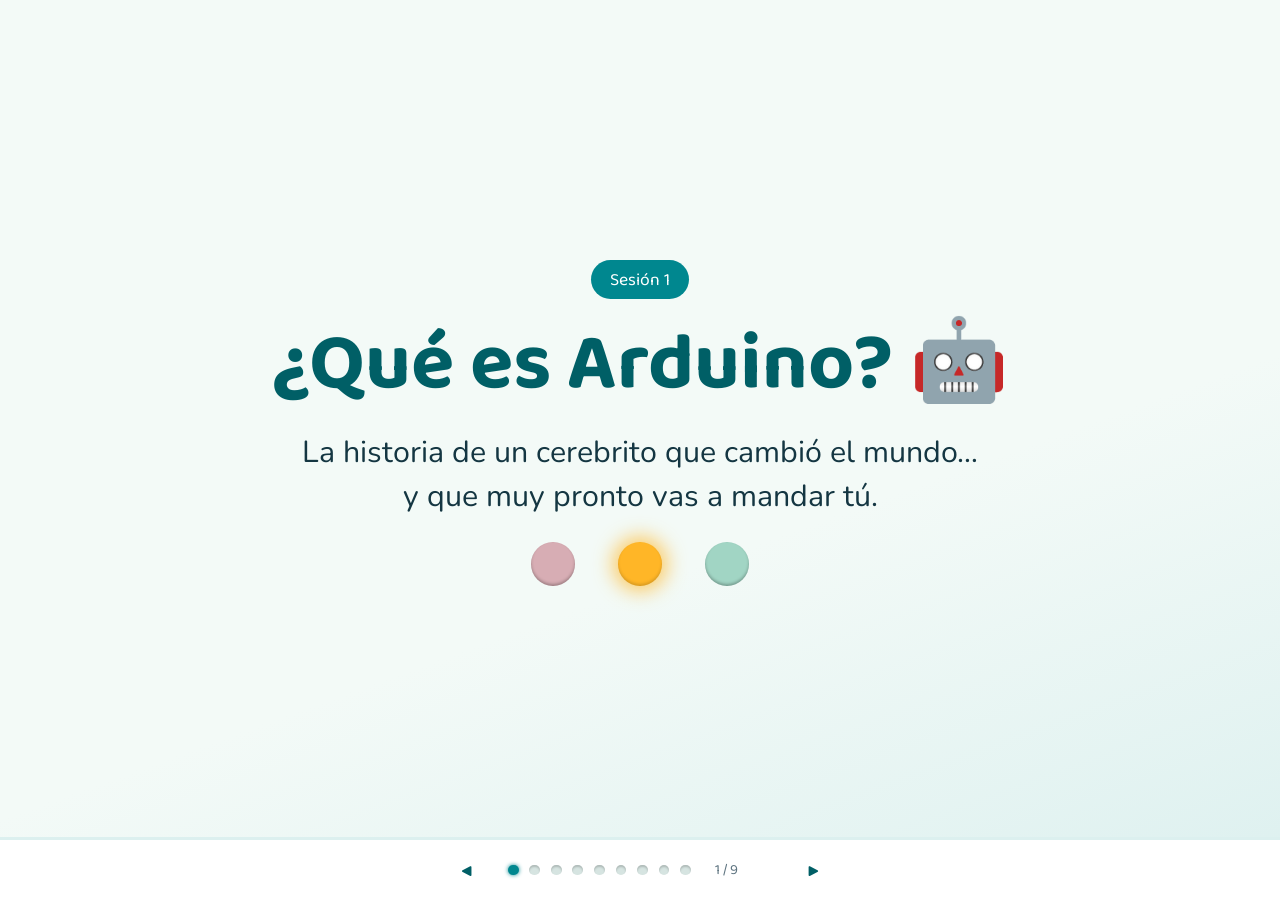
==== slides/sesion-01.html @ c524849a "Temario v2 (10 sesiones), componente ¿Saber más?, sesión 1 (historia de Arduino) y sesión 2 (IDE des" ====
<!DOCTYPE html>
<html lang="es">
<head>
<meta charset="utf-8">
<meta name="viewport" content="width=device-width, initial-scale=1">
<title>Sesión 1 · ¿Qué es Arduino?</title>
<link rel="preconnect" href="https://fonts.googleapis.com">
<link href="https://fonts.googleapis.com/css2?family=Baloo+2:wght@600;800&family=Nunito:wght@400;700;900&family=JetBrains+Mono:wght@400;700&display=swap" rel="stylesheet">
<link rel="stylesheet" href="assets/slides.css">
</head>
<body>

<!-- 1 · Portada -->
<section class="slide portada">
  <span class="sesion-num">Sesión 1</span>
  <h1>¿Qué es Arduino? 🤖</h1>
  <p class="grande">La historia de un cerebrito que cambió el mundo…<br>y que muy pronto vas a mandar tú.</p>
  <div class="semaforo-vivo" aria-hidden="true">
    <span class="led" id="pled-r" style="--c:var(--rojo)"></span>
    <span class="led" id="pled-a" style="--c:var(--ambar)"></span>
    <span class="led" id="pled-v" style="--c:var(--verde)"></span>
  </div>
</section>

<!-- 2 · Cerebritos escondidos -->
<section class="slide">
  <p class="eyebrow">Misión detective</p>
  <h2>¿Dónde se esconden los cerebritos? 🔍</h2>
  <p class="grande">Toca cada objeto y descubre si tiene un <strong>microcontrolador</strong><button class="sm" data-sm="micro">?</button> adentro.</p>
  <div class="fila" id="objetos">
    <button class="obj" data-si="1">🧺<span>Lavadora</span></button>
    <button class="obj" data-si="1">🎮<span>Control de juegos</span></button>
    <button class="obj" data-si="0">🪑<span>Silla</span></button>
    <button class="obj" data-si="1">🚦<span>Semáforo</span></button>
    <button class="obj" data-si="1">🚁<span>Dron</span></button>
    <button class="obj" data-si="0">🥄<span>Cuchara</span></button>
    <button class="obj" data-si="1">⏰<span>Despertador</span></button>
    <button class="obj" data-si="1">🛗<span>Ascensor</span></button>
  </div>
  <p id="obj-info" class="nota" style="min-height:1.6em">Los cerebritos están por todas partes…</p>
</section>

<!-- 3 · Computador vs Arduino -->
<section class="slide">
  <p class="eyebrow">Parientes cercanos</p>
  <h2>Computador vs Arduino 🥊</h2>
  <div class="fila">
    <div class="tarjeta">
      <h3>💻 Computador</h3>
      <p>Un <strong>cerebro gigante</strong>: hace mil cosas a la vez — juegos, videos, tareas…</p>
      <p class="nota">Tiene pantalla, teclado y cuesta caro.</p>
    </div>
    <div class="tarjeta">
      <h3>🧠 Arduino</h3>
      <p>Un <strong>cerebrito con una misión</strong>: repite SU programa una y otra vez, sin cansarse jamás.</p>
      <p class="nota">No tiene pantalla ni teclado… ¡tiene pines para sentir y actuar!</p>
    </div>
  </div>
  <p class="grande">¿Quién gana? ¡Ninguno! Son un gran equipo:<br>el computador <strong>escribe las órdenes</strong> y el Arduino <strong>las cumple</strong>.</p>
</section>

<!-- 4 · La receta de un robot -->
<section class="slide">
  <p class="eyebrow">La receta secreta de todos los robots</p>
  <h2>Sentir → Pensar → Actuar 🔁</h2>
  <div class="fila">
    <div class="tarjeta"><h3>👀 Sentir</h3><p>Los <strong>sensores</strong> son sus sentidos: ven distancias, miden calor, escuchan.</p></div>
    <div class="tarjeta"><h3>🧠 Pensar</h3><p>El <strong>cerebrito</strong> decide con las reglas que TÚ le programaste.</p></div>
    <div class="tarjeta"><h3>💪 Actuar</h3><p>Los <strong>actuadores</strong> son sus músculos: luces, sonidos, motores.</p></div>
  </div>
  <p class="grande">Una puerta de supermercado 🚪 <strong>siente</strong> que llegas,<br><strong>piensa</strong> "¡alguien viene!" y <strong>actúa</strong> abriéndose. ¡Es un mini robot!</p>
</section>

<!-- 5 · Historia parte 1 -->
<section class="slide cuento">
  <p class="eyebrow">📖 La historia · capítulo 1</p>
  <h2>La escuela de inventores</h2>
  <p class="grande">Érase una vez, en un pueblito de Italia llamado <strong>Ivrea</strong> 🇮🇹,
  una escuela donde los estudiantes inventaban cosas locas: lámparas que
  respondían, máquinas que saludaban…</p>
  <p class="grande">Pero había un problema: los cerebritos para sus inventos eran
  <strong>carísimos</strong> 💸 — ¡costaban como 100 dólares! — y si se quemaba uno…
  adiós mesada del mes.</p>
  <p class="nota">Año 2005. Sus profesores decidieron hacer algo al respecto…</p>
</section>

<!-- 6 · Historia parte 2 -->
<section class="slide cuento">
  <p class="eyebrow">📖 La historia · capítulo 2</p>
  <h2>El bar del rey 🍕👑</h2>
  <p class="grande">Los profesores se juntaban en su bar favorito del pueblo:
  el <strong>Bar del Rey Arduino</strong>, llamado así por un rey que vivió ahí
  hace más de ¡mil años!</p>
  <p class="grande">Ahí, entre pizzas y servilletas con dibujos, diseñaron una placa
  <strong>barata</strong>, <strong>resistente</strong> y <strong>fácil de usar</strong>
  para sus estudiantes.</p>
  <p class="grande">¿Y el nombre? Fácil: la bautizaron como el bar…<br><strong>¡Arduino!</strong> 🎉</p>
</section>

<!-- 7 · Historia parte 3 -->
<section class="slide cuento">
  <p class="eyebrow">📖 La historia · capítulo 3</p>
  <h2>La receta que regalaron al mundo 🎁</h2>
  <p class="grande">Cuando un invento es un éxito, lo normal es guardar la receta
  en secreto y hacerse rico. Pero ellos hicieron lo contrario:
  <strong>publicaron los planos gratis en internet</strong>, para que cualquier
  persona pudiera copiarla, fabricarla y mejorarla.</p>
  <p class="grande">A eso se le llama <strong>hardware abierto</strong><button class="sm" data-sm="abierto">?</button>.
  Por eso hoy hay <strong>millones</strong> de Arduinos en el mundo…
  ¡y por eso el tuyo cuesta poquito! 🌍</p>
</section>

<!-- 8 · Quiz -->
<section class="slide">
  <p class="eyebrow">Duelo de cerebritos</p>
  <h2>¿Cuánto aprendiste? Toca para voltear</h2>
  <div class="fila">
    <div class="quiz" tabindex="0"><div class="quiz-caras">
      <div class="quiz-cara quiz-frente">¿De dónde viene el nombre "Arduino"?</div>
      <div class="quiz-cara quiz-atras">Del bar del rey Arduino, en Ivrea 🍕👑</div>
    </div></div>
    <div class="quiz" tabindex="0"><div class="quiz-caras">
      <div class="quiz-cara quiz-frente">Un robot siempre hace tres cosas: sentir, ¿y qué más?</div>
      <div class="quiz-cara quiz-atras">Pensar y actuar 🧠💪</div>
    </div></div>
    <div class="quiz" tabindex="0"><div class="quiz-caras">
      <div class="quiz-cara quiz-frente">¿Por qué regalaron los planos de Arduino?</div>
      <div class="quiz-cara quiz-atras">Para que todos pudieran copiarla y mejorarla 🎁</div>
    </div></div>
    <div class="quiz" tabindex="0"><div class="quiz-caras">
      <div class="quiz-cara quiz-frente">¿Tu lavadora tiene un microcontrolador?</div>
      <div class="quiz-cara quiz-atras">¡Sí! Controla el agua, los giros y los tiempos 🧺</div>
    </div></div>
  </div>
</section>

<!-- 9 · Cierre -->
<section class="slide portada">
  <p class="eyebrow">Fin del capítulo 1</p>
  <h1>La próxima… ¡manos a la placa! 🔌</h1>
  <p class="grande">Ya sabes qué es Arduino y de dónde viene.<br>
  En la próxima sesión vas a <strong>conectar uno de verdad</strong><br>
  y darle tu primera orden.</p>
  <div class="semaforo-vivo" aria-hidden="true">
    <span class="led on" style="--c:var(--verde)"></span>
  </div>
</section>

<style>
  .obj {
    display: flex;
    flex-direction: column;
    align-items: center;
    gap: .15em;
    font-size: 2.2em;
    background: var(--blanco);
    border: 3px solid var(--teal-suave);
    border-radius: 16px;
    padding: .35em .5em;
    cursor: pointer;
    font-family: var(--f-cuerpo);
    transition: transform .12s, border-color .12s;
  }
  .obj span { font-size: .42em; font-weight: 900; color: var(--tinta); }
  .obj:hover { transform: translateY(-4px); }
  .obj.si { border-color: var(--verde); background: #EDFBF4; }
  .obj.no { border-color: var(--gris); opacity: .65; }
  .cuento p { max-width: 22em; }
</style>

<script src="assets/slides.js"></script>
<script>
  // portada: semáforo que se turna
  const pleds = ["pled-r", "pled-a", "pled-v"].map(id => document.getElementById(id));
  let pi = 0;
  setInterval(() => {
    pleds.forEach((l, i) => l.classList.toggle("on", i === pi));
    pi = (pi + 1) % 3;
  }, 700);

  // detective de cerebritos
  const info = document.getElementById("obj-info");
  document.querySelectorAll(".obj").forEach(o =>
    o.addEventListener("click", () => {
      const tiene = o.dataset.si === "1";
      o.classList.add(tiene ? "si" : "no");
      info.textContent = tiene
        ? "✅ ¡Sí! " + o.querySelector("span").textContent + " tiene un cerebrito que sigue instrucciones."
        : "❌ Nop… " + o.querySelector("span").textContent.toLowerCase() + " no necesita pensar nada.";
    }));

  // quiz
  document.querySelectorAll(".quiz").forEach(q => {
    const voltear = () => q.classList.toggle("volteada");
    q.addEventListener("click", voltear);
    q.addEventListener("keydown", e => { if (e.key === "Enter" || e.key === " ") { voltear(); e.preventDefault(); } });
  });

  // ¿saber más?
  saberMas({
    micro: {
      t: "Microcontrolador",
      d: "<p>Es un <strong>computador completo del tamaño de una uña</strong> 💅: tiene cerebro, memoria y manitos (los pines), todo en un solo chip negro. No puede jugar videojuegos, pero es campeón en <strong>repetir una tarea sin equivocarse jamás</strong>. El del Arduino se llama <em>ATmega328</em>.</p>"
    },
    abierto: {
      t: "Hardware abierto (open source)",
      d: "<p>Es como una <strong>receta de cocina publicada</strong> 📖: cualquiera puede leerla, cocinarla en su casa y hasta inventarle mejoras, con una sola regla de oro: <strong>compartir también sus mejoras</strong>. Así, en vez de una empresa mejorando la placa, ¡hay millones de personas haciéndolo juntas!</p>"
    }
  });
</script>
</body>
</html>
---- slides/assets/slides.css ----
/* ============================================================
   Motor de slides — Curso de Arduino para niños (9-12)
   Mundo visual: protoboard y PCB. Papel blanco menta, teal
   Arduino, LEDs rojo/ámbar/verde como acentos funcionales.
   ============================================================ */

:root {
  --papel: #F3FAF7;        /* blanco menta, como protoboard nueva */
  --tinta: #143642;        /* petróleo oscuro, texto principal */
  --teal: #00878F;         /* teal Arduino, color primario */
  --teal-osc: #005F66;
  --teal-suave: #DCF0EF;
  --rojo: #E84855;         /* LED rojo */
  --ambar: #FFB627;        /* LED ámbar */
  --verde: #35CE8D;        /* LED verde */
  --gris: #5E7480;
  --blanco: #FFFFFF;

  /* colores de sintaxis, imitando el IDE de Arduino */
  --ide-funcion: #D35400;
  --ide-clave: #00979C;
  --ide-num: #8A5CF5;
  --ide-comentario: #95A5A6;

  --f-titulo: "Baloo 2", "Segoe UI Black", system-ui, sans-serif;
  --f-cuerpo: "Nunito", "Segoe UI", system-ui, sans-serif;
  --f-codigo: "JetBrains Mono", Consolas, "Courier New", monospace;
}

* { margin: 0; padding: 0; box-sizing: border-box; }

html, body { height: 100%; }

body {
  font-family: var(--f-cuerpo);
  font-size: clamp(16px, 2.2vh, 24px);
  background: var(--papel);
  color: var(--tinta);
  overflow: hidden;
}

/* ---------- estructura de slides ---------- */

.slide {
  position: absolute;
  inset: 0;
  display: none;
  flex-direction: column;
  align-items: center;
  justify-content: center;
  gap: 1.2em;
  padding: 4vh 6vw 10vh;
  text-align: center;
}
.slide.activa { display: flex; }

/* entrada animada escalonada */
.slide.activa > * {
  animation: entrar .45s cubic-bezier(.2,.8,.3,1) both;
}
.slide.activa > *:nth-child(2) { animation-delay: .08s; }
.slide.activa > *:nth-child(3) { animation-delay: .16s; }
.slide.activa > *:nth-child(4) { animation-delay: .24s; }
.slide.activa > *:nth-child(5) { animation-delay: .32s; }
@keyframes entrar {
  from { opacity: 0; transform: translateY(18px); }
  to   { opacity: 1; transform: none; }
}
@media (prefers-reduced-motion: reduce) {
  .slide.activa > * { animation: none; }
  * { transition: none !important; }
}

/* ---------- tipografía ---------- */

h1, h2 {
  font-family: var(--f-titulo);
  line-height: 1.05;
  color: var(--teal-osc);
}
h1 { font-size: clamp(2.2rem, 9vh, 5rem); }
h2 { font-size: clamp(1.6rem, 6vh, 3.2rem); }

.eyebrow {
  font-family: var(--f-titulo);
  font-size: .95rem;
  letter-spacing: .18em;
  text-transform: uppercase;
  color: var(--gris);
}

p, li { font-size: clamp(1rem, 2.8vh, 1.5rem); line-height: 1.45; }
.grande { font-size: clamp(1.2rem, 3.6vh, 1.9rem); }
.nota { color: var(--gris); font-size: .85em; }
strong { color: var(--teal-osc); }

ul.lista {
  text-align: left;
  list-style: none;
  display: flex;
  flex-direction: column;
  gap: .55em;
}
ul.lista li::before { content: "▸ "; color: var(--teal); font-weight: 800; }

/* ---------- mini ventana IDE de Arduino (firma visual) ---------- */

.ide {
  background: var(--blanco);
  border: 3px solid var(--teal);
  border-radius: 14px;
  box-shadow: 0 10px 28px rgba(20, 54, 66, .16);
  text-align: left;
  max-width: min(92vw, 720px);
  overflow: hidden;
}
.ide-barra {
  display: flex;
  align-items: center;
  gap: .5em;
  background: var(--teal);
  color: #fff;
  padding: .45em .8em;
  font-family: var(--f-titulo);
  font-size: .85rem;
}
.ide-barra .boton-ide {
  width: 1.5em; height: 1.5em;
  border-radius: 50%;
  background: #fff;
  color: var(--teal-osc);
  display: inline-flex;
  align-items: center;
  justify-content: center;
  font-weight: 900;
  font-size: .8em;
}
.ide-nombre { margin-left: auto; opacity: .85; font-weight: 400; }
.ide pre {
  font-family: var(--f-codigo);
  font-size: clamp(.85rem, 2.4vh, 1.25rem);
  line-height: 1.55;
  padding: .9em 1.2em;
  overflow-x: auto;
}
.fn  { color: var(--ide-funcion); font-weight: 600; }
.kw  { color: var(--ide-clave); font-weight: 600; }
.num { color: var(--ide-num); font-weight: 700; }
.cm  { color: var(--ide-comentario); font-style: italic; }

/* número editable: el valor con el que se juega */
.num-vivo {
  color: var(--ide-num);
  font-weight: 800;
  background: #F0EAFF;
  border-radius: 6px;
  padding: 0 .25em;
  outline: 2px dashed var(--ide-num);
}

/* ---------- LED CSS que parpadea de verdad ---------- */

.led {
  display: inline-block;
  width: 1em; height: 1em;
  border-radius: 50%;
  background: color-mix(in srgb, var(--c, var(--rojo)) 30%, #cfd8dc);
  box-shadow: inset 0 -2px 3px rgba(0,0,0,.25);
  vertical-align: middle;
  transition: background .06s, box-shadow .06s;
}
.led.on {
  background: var(--c, var(--rojo));
  box-shadow: 0 0 .45em .12em color-mix(in srgb, var(--c, var(--rojo)) 70%, transparent),
              inset 0 -2px 3px rgba(0,0,0,.15);
}
.led-grande { font-size: 3.2em; }

/* patita del LED (decorativa, para LEDs grandes) */
.led-cuerpo {
  display: inline-flex;
  flex-direction: column;
  align-items: center;
  gap: 0;
}
.led-cuerpo::after {
  content: "";
  width: .5em; height: 1.4em;
  background: linear-gradient(90deg, #9aa7ad 45%, #cfd8dc 45%, #cfd8dc 55%, #9aa7ad 55%);
}

/* ---------- tarjetas y retos ---------- */

.fila { display: flex; gap: 1.2em; flex-wrap: wrap; justify-content: center; }

.tarjeta {
  background: var(--blanco);
  border: 3px solid var(--teal-suave);
  border-radius: 16px;
  padding: 1em 1.2em;
  max-width: 18em;
  box-shadow: 0 6px 18px rgba(20, 54, 66, .08);
}
.tarjeta h3 { font-family: var(--f-titulo); color: var(--teal-osc); margin-bottom: .3em; }

.reto {
  background: linear-gradient(135deg, #FFF6E3, #FFEFC9);
  border: 3px solid var(--ambar);
  border-radius: 16px;
  padding: 1em 1.4em;
  max-width: min(92vw, 680px);
}
.reto .eyebrow { color: #B37D00; }

/* tarjeta-quiz que se voltea al hacer clic */
.quiz {
  perspective: 900px;
  cursor: pointer;
  width: 15em; height: 9em;
}
.quiz-caras {
  position: relative;
  width: 100%; height: 100%;
  transform-style: preserve-3d;
  transition: transform .5s;
}
.quiz.volteada .quiz-caras { transform: rotateY(180deg); }
.quiz-cara {
  position: absolute; inset: 0;
  backface-visibility: hidden;
  display: flex; align-items: center; justify-content: center;
  border-radius: 16px;
  padding: .8em;
  font-size: 1.05rem;
  font-weight: 700;
}
.quiz-frente { background: var(--blanco); border: 3px solid var(--teal); color: var(--tinta); }
.quiz-atras  { background: var(--verde); border: 3px solid var(--verde); color: #073B27; transform: rotateY(180deg); }

/* checklist interactiva */
.check {
  display: flex; align-items: center; gap: .6em;
  background: var(--blanco);
  border: 3px solid var(--teal-suave);
  border-radius: 14px;
  padding: .55em 1em;
  cursor: pointer;
  text-align: left;
  font-size: clamp(1rem, 2.8vh, 1.4rem);
  transition: border-color .2s, background .2s;
}
.check .caja {
  width: 1.3em; height: 1.3em;
  border: 3px solid var(--teal);
  border-radius: 8px;
  display: inline-flex; align-items: center; justify-content: center;
  font-weight: 900; color: #fff;
  flex: none;
}
.check.hecho { border-color: var(--verde); background: #EDFBF4; }
.check.hecho .caja { background: var(--verde); border-color: var(--verde); }
.check.hecho .caja::after { content: "✓"; }

/* botones */
.boton {
  font-family: var(--f-titulo);
  font-size: 1.05rem;
  background: var(--teal);
  color: #fff;
  border: none;
  border-radius: 999px;
  padding: .55em 1.4em;
  cursor: pointer;
  box-shadow: 0 4px 0 var(--teal-osc);
  transition: transform .08s, box-shadow .08s;
}
.boton:active { transform: translateY(3px); box-shadow: 0 1px 0 var(--teal-osc); }
.boton.secundario { background: var(--ambar); color: #5C4000; box-shadow: 0 4px 0 #C98F14; }

input[type="range"] { accent-color: var(--teal); width: min(60vw, 420px); height: 2.2em; }

/* ---------- "¿Saber más?" : popups que no cortan el flujo ---------- */

.sm {
  display: inline-flex;
  align-items: center;
  justify-content: center;
  width: 1.25em; height: 1.25em;
  border-radius: 50%;
  border: none;
  background: var(--ambar);
  color: #5C4000;
  font-family: var(--f-titulo);
  font-size: .75em;
  font-weight: 800;
  cursor: pointer;
  vertical-align: super;
  box-shadow: 0 2px 0 #C98F14;
}
.sm:hover { transform: scale(1.15); }

.sm-grande {          /* botón "¿Saber más?" de pie de slide */
  font-family: var(--f-titulo);
  font-size: .95rem;
  background: none;
  border: 3px dashed var(--ambar);
  border-radius: 999px;
  color: #8a6100;
  padding: .35em 1.1em;
  cursor: pointer;
}
.sm-grande:hover { background: #FFF6E3; }

dialog.saber-mas {
  border: 4px solid var(--ambar);
  border-radius: 20px;
  padding: 1.4em 1.6em;
  max-width: min(88vw, 34em);
  background: var(--blanco);
  color: var(--tinta);
  font-family: var(--f-cuerpo);
  font-size: clamp(1rem, 2.6vh, 1.3rem);
  box-shadow: 0 18px 50px rgba(20,54,66,.3);
}
dialog.saber-mas::backdrop { background: rgba(20, 54, 66, .55); }
dialog.saber-mas h3 {
  font-family: var(--f-titulo);
  color: var(--teal-osc);
  font-size: 1.4em;
  margin-bottom: .4em;
}
dialog.saber-mas p { line-height: 1.5; }
dialog.saber-mas .cerrar {
  margin-top: 1em;
  font-family: var(--f-titulo);
  background: var(--teal);
  color: #fff;
  border: none;
  border-radius: 999px;
  padding: .45em 1.3em;
  cursor: pointer;
}

/* ---------- barra de navegación tipo protoboard ---------- */

.nav-slides {
  position: fixed;
  left: 0; right: 0; bottom: 0;
  height: 7vh; min-height: 44px;
  background: var(--blanco);
  border-top: 3px solid var(--teal-suave);
  display: flex;
  align-items: center;
  justify-content: center;
  gap: 1.2em;
  z-index: 10;
}
.puntos { display: flex; gap: .55em; }
.punto {
  width: .8em; height: .8em;
  border-radius: 50%;
  border: none;
  background: #D6E4E1;           /* agujero de protoboard vacío */
  box-shadow: inset 0 2px 2px rgba(0,0,0,.18);
  cursor: pointer;
  padding: 0;
}
.punto.actual { background: var(--teal); box-shadow: 0 0 .35em var(--teal); }
.flecha {
  font-family: var(--f-titulo);
  font-size: 1.2rem;
  background: none;
  border: none;
  color: var(--teal-osc);
  cursor: pointer;
  padding: .2em .6em;
}
.flecha:focus-visible, .punto:focus-visible, .boton:focus-visible,
.check:focus-visible, .quiz:focus-visible {
  outline: 3px solid var(--ambar);
  outline-offset: 2px;
}
.contador { font-family: var(--f-titulo); color: var(--gris); font-size: .9rem; min-width: 4em; }

/* ---------- portada ---------- */

.portada { background: linear-gradient(160deg, var(--papel) 60%, var(--teal-suave)); }
.portada .sesion-num {
  font-family: var(--f-titulo);
  background: var(--teal);
  color: #fff;
  border-radius: 999px;
  padding: .3em 1.1em;
  font-size: 1.1rem;
}

/* fila de LEDs decorativa de la portada */
.semaforo-vivo { display: flex; gap: 1em; font-size: 2.2em; }

/* ---------- utilidades ---------- */

.oculto { visibility: hidden; }
.pista {
  position: fixed;
  right: 1em; bottom: 8.5vh;
  font-size: .8rem;
  color: var(--gris);
  background: var(--blanco);
  border-radius: 8px;
  padding: .3em .7em;
  border: 2px solid var(--teal-suave);
}
@media (max-width: 700px) {
  .pista { display: none; }
  .slide { padding: 3vh 4vw 12vh; }
}
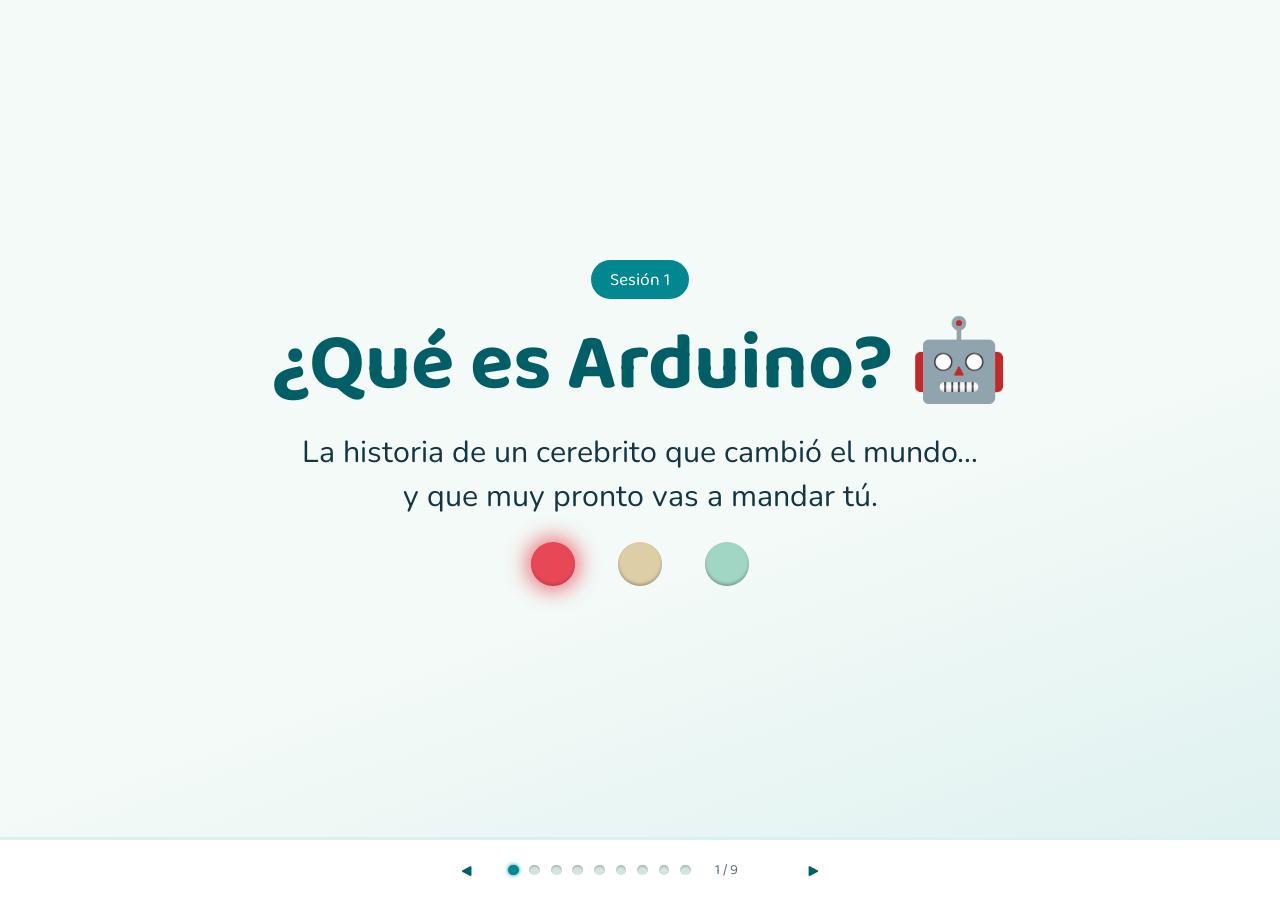
==== commit 7a3af419: "Imágenes reales desde Wikimedia Commons: historia de Arduino ilustrada, banco de fotos de componente" ====
--- a/slides/sesion-01.html
+++ b/slides/sesion-01.html
@@ -56,7 +56,14 @@
       <p class="nota">No tiene pantalla ni teclado… ¡tiene pines para sentir y actuar!</p>
     </div>
   </div>
-  <p class="grande">¿Quién gana? ¡Ninguno! Son un gran equipo:<br>el computador <strong>escribe las órdenes</strong> y el Arduino <strong>las cumple</strong>.</p>
+  <div class="fila-cuento">
+    <figure class="figura">
+      <img src="../recursos/img/arduino-uno.jpg" alt="Fotografía de una placa Arduino UNO real">
+      <figcaption>Así se ve de verdad: un Arduino UNO 📸
+        <span class="credito">Foto: SparkFun Electronics · CC BY 2.0</span></figcaption>
+    </figure>
+    <p class="grande" style="max-width:14em">¿Quién gana? ¡Ninguno! Son un gran equipo:<br>el computador <strong>escribe las órdenes</strong> y el Arduino <strong>las cumple</strong>.</p>
+  </div>
 </section>
 
 <!-- 4 · La receta de un robot -->
@@ -75,39 +82,66 @@
 <section class="slide cuento">
   <p class="eyebrow">📖 La historia · capítulo 1</p>
   <h2>La escuela de inventores</h2>
-  <p class="grande">Érase una vez, en un pueblito de Italia llamado <strong>Ivrea</strong> 🇮🇹,
-  una escuela donde los estudiantes inventaban cosas locas: lámparas que
-  respondían, máquinas que saludaban…</p>
-  <p class="grande">Pero había un problema: los cerebritos para sus inventos eran
-  <strong>carísimos</strong> 💸 — ¡costaban como 100 dólares! — y si se quemaba uno…
-  adiós mesada del mes.</p>
-  <p class="nota">Año 2005. Sus profesores decidieron hacer algo al respecto…</p>
+  <div class="fila-cuento">
+    <figure class="figura">
+      <img src="../recursos/img/ivrea.jpg" alt="Techos y edificios antiguos del pueblo de Ivrea, Italia">
+      <figcaption>Ivrea, el pueblito italiano de esta historia 🇮🇹
+        <span class="credito">Foto: Zairon · CC BY-SA 4.0</span></figcaption>
+    </figure>
+    <div class="texto">
+      <p class="grande">Érase una vez, en un pueblito de Italia llamado <strong>Ivrea</strong>,
+      una escuela donde los estudiantes inventaban cosas locas: lámparas que
+      respondían, máquinas que saludaban…</p>
+      <p class="grande">Pero había un problema: los cerebritos para sus inventos eran
+      <strong>carísimos</strong> 💸 — ¡como 100 dólares! — y si se quemaba uno…
+      adiós mesada del mes.</p>
+      <p class="nota">Año 2005. Sus profesores decidieron hacer algo al respecto…</p>
+    </div>
+  </div>
 </section>
 
 <!-- 6 · Historia parte 2 -->
 <section class="slide cuento">
   <p class="eyebrow">📖 La historia · capítulo 2</p>
   <h2>El bar del rey 🍕👑</h2>
-  <p class="grande">Los profesores se juntaban en su bar favorito del pueblo:
-  el <strong>Bar del Rey Arduino</strong>, llamado así por un rey que vivió ahí
-  hace más de ¡mil años!</p>
-  <p class="grande">Ahí, entre pizzas y servilletas con dibujos, diseñaron una placa
-  <strong>barata</strong>, <strong>resistente</strong> y <strong>fácil de usar</strong>
-  para sus estudiantes.</p>
-  <p class="grande">¿Y el nombre? Fácil: la bautizaron como el bar…<br><strong>¡Arduino!</strong> 🎉</p>
+  <div class="fila-cuento">
+    <div class="texto">
+      <p class="grande">Los profesores se juntaban en su bar favorito del pueblo:
+      el <strong>Bar del Rey Arduino</strong>, llamado así por un rey que vivió ahí
+      hace más de ¡mil años!</p>
+      <p class="grande">Ahí, entre pizzas y servilletas con dibujos, diseñaron una placa
+      <strong>barata</strong>, <strong>resistente</strong> y <strong>fácil de usar</strong>
+      para sus estudiantes.</p>
+      <p class="grande">¿Y el nombre? Fácil: la bautizaron como el bar…<br><strong>¡Arduino!</strong> 🎉</p>
+    </div>
+    <figure class="figura">
+      <img src="../recursos/img/rey-arduino.jpg" alt="Grabado antiguo del rey Arduino de Ivrea con corona de laureles">
+      <figcaption>El verdadero rey Arduino (¡año 1002!) 👑
+        <span class="credito">Grabado antiguo · Dominio público</span></figcaption>
+    </figure>
+  </div>
 </section>
 
 <!-- 7 · Historia parte 3 -->
 <section class="slide cuento">
   <p class="eyebrow">📖 La historia · capítulo 3</p>
   <h2>La receta que regalaron al mundo 🎁</h2>
-  <p class="grande">Cuando un invento es un éxito, lo normal es guardar la receta
-  en secreto y hacerse rico. Pero ellos hicieron lo contrario:
-  <strong>publicaron los planos gratis en internet</strong>, para que cualquier
-  persona pudiera copiarla, fabricarla y mejorarla.</p>
-  <p class="grande">A eso se le llama <strong>hardware abierto</strong><button class="sm" data-sm="abierto">?</button>.
-  Por eso hoy hay <strong>millones</strong> de Arduinos en el mundo…
-  ¡y por eso el tuyo cuesta poquito! 🌍</p>
+  <div class="fila-cuento">
+    <figure class="figura">
+      <img src="../recursos/img/primer-arduino.jpg" alt="Arduino Diecimila, una de las primeras placas Arduino, con la leyenda Made in Italy">
+      <figcaption>Uno de los primeros Arduinos (2007): "Made in Italy" 🇮🇹
+        <span class="credito">Foto: Franky47 · CC BY-SA 3.0</span></figcaption>
+    </figure>
+    <div class="texto">
+      <p class="grande">Cuando un invento es un éxito, lo normal es guardar la receta
+      en secreto y hacerse rico. Pero ellos hicieron lo contrario:
+      <strong>publicaron los planos gratis en internet</strong>, para que cualquier
+      persona pudiera copiarla, fabricarla y mejorarla.</p>
+      <p class="grande">A eso se le llama <strong>hardware abierto</strong><button class="sm" data-sm="abierto">?</button>.
+      Por eso hoy hay <strong>millones</strong> de Arduinos en el mundo…
+      ¡y por eso el tuyo cuesta poquito! 🌍</p>
+    </div>
+  </div>
 </section>
 
 <!-- 8 · Quiz -->
--- a/slides/assets/slides.css
+++ b/slides/assets/slides.css
@@ -279,6 +279,52 @@
 
 input[type="range"] { accent-color: var(--teal); width: min(60vw, 420px); height: 2.2em; }
 
+/* ---------- fotos estilo polaroid ---------- */
+
+figure.figura {
+  background: var(--blanco);
+  border: 3px solid var(--teal-suave);
+  border-radius: 14px;
+  padding: .55em .55em .35em;
+  box-shadow: 0 10px 24px rgba(20, 54, 66, .18);
+  transform: rotate(-1.5deg);
+  max-width: min(80vw, 22em);
+}
+figure.figura:nth-of-type(even) { transform: rotate(1.5deg); }
+figure.figura img {
+  display: block;
+  width: 100%;
+  max-height: 42vh;
+  object-fit: cover;
+  border-radius: 8px;
+}
+figure.figura figcaption {
+  font-size: .78rem;
+  font-weight: 700;
+  color: var(--gris);
+  padding-top: .4em;
+}
+figure.figura figcaption .credito {
+  display: block;
+  font-size: .82em;
+  font-weight: 400;
+  opacity: .75;
+}
+.fila-cuento {
+  display: flex;
+  gap: 1.6em;
+  align-items: center;
+  justify-content: center;
+  flex-wrap: wrap;
+}
+.fila-cuento .texto {
+  max-width: 20em;
+  text-align: left;
+  display: flex;
+  flex-direction: column;
+  gap: .7em;
+}
+
 /* ---------- "¿Saber más?" : popups que no cortan el flujo ---------- */
 
 .sm {
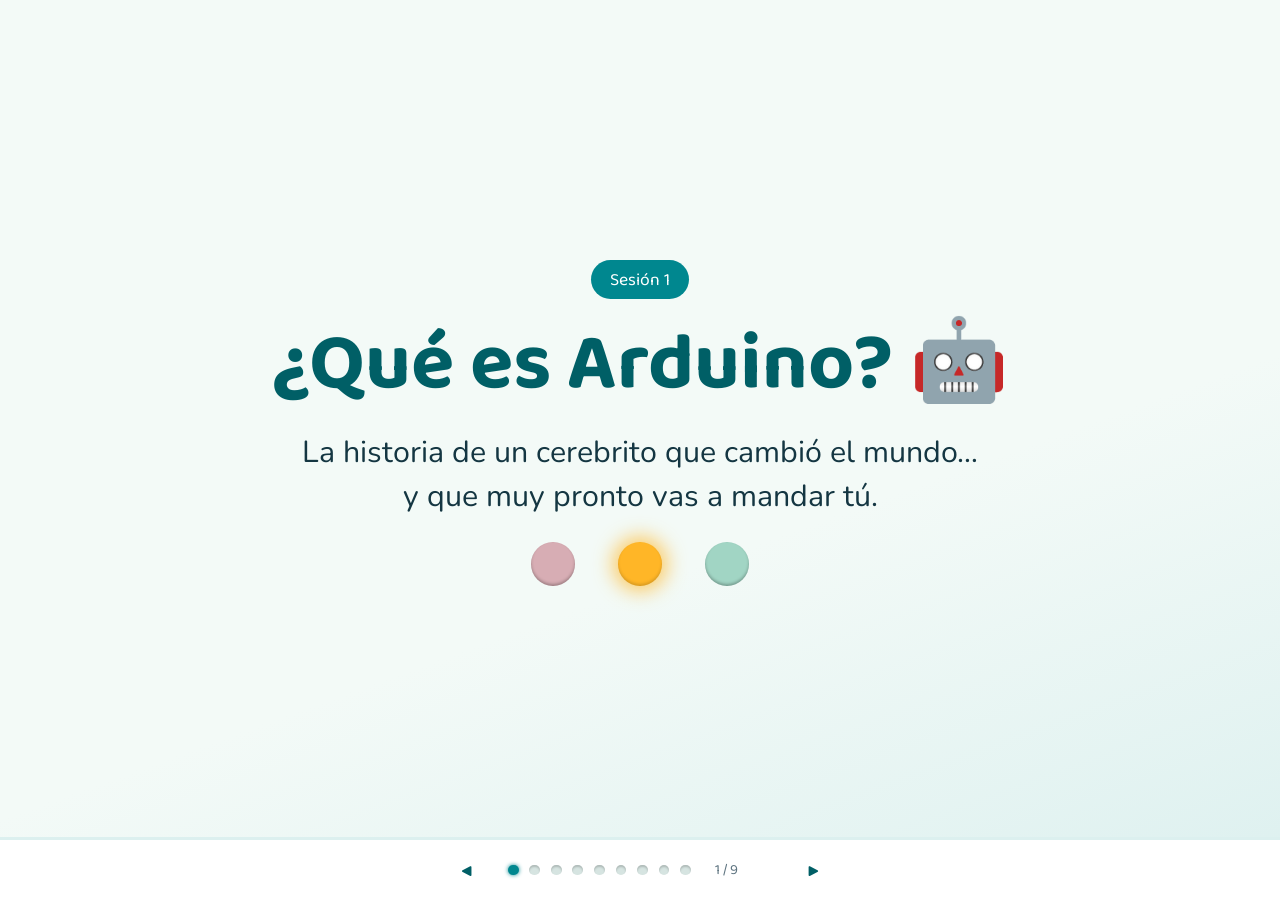
==== commit 3781c520: "Arreglo de diagramación en slides con fotos; foto del equipo Arduino reemplaza al rey; sin foto en C" ====
--- a/slides/sesion-01.html
+++ b/slides/sesion-01.html
@@ -56,14 +56,7 @@
       <p class="nota">No tiene pantalla ni teclado… ¡tiene pines para sentir y actuar!</p>
     </div>
   </div>
-  <div class="fila-cuento">
-    <figure class="figura">
-      <img src="../recursos/img/arduino-uno.jpg" alt="Fotografía de una placa Arduino UNO real">
-      <figcaption>Así se ve de verdad: un Arduino UNO 📸
-        <span class="credito">Foto: SparkFun Electronics · CC BY 2.0</span></figcaption>
-    </figure>
-    <p class="grande" style="max-width:14em">¿Quién gana? ¡Ninguno! Son un gran equipo:<br>el computador <strong>escribe las órdenes</strong> y el Arduino <strong>las cumple</strong>.</p>
-  </div>
+  <p class="grande">¿Quién gana? ¡Ninguno! Son un gran equipo:<br>el computador <strong>escribe las órdenes</strong> y el Arduino <strong>las cumple</strong>.</p>
 </section>
 
 <!-- 4 · La receta de un robot -->
@@ -115,9 +108,9 @@
       <p class="grande">¿Y el nombre? Fácil: la bautizaron como el bar…<br><strong>¡Arduino!</strong> 🎉</p>
     </div>
     <figure class="figura">
-      <img src="../recursos/img/rey-arduino.jpg" alt="Grabado antiguo del rey Arduino de Ivrea con corona de laureles">
-      <figcaption>El verdadero rey Arduino (¡año 1002!) 👑
-        <span class="credito">Grabado antiguo · Dominio público</span></figcaption>
+      <img src="../recursos/img/equipo-arduino.jpg" alt="Los cinco creadores de Arduino posando juntos en 2008">
+      <figcaption>¡Los 5 inventores de Arduino! (2008) 📸
+        <span class="credito">Foto: David Cuartielles · CC BY-SA 3.0</span></figcaption>
     </figure>
   </div>
 </section>
--- a/slides/assets/slides.css
+++ b/slides/assets/slides.css
@@ -48,9 +48,11 @@
   flex-direction: column;
   align-items: center;
   justify-content: center;
+  justify-content: safe center;   /* si el contenido no cabe, ancla arriba en vez de recortar */
   gap: 1.2em;
   padding: 4vh 6vw 10vh;
   text-align: center;
+  overflow-y: auto;
 }
 .slide.activa { display: flex; }
 
@@ -287,14 +289,14 @@
   border-radius: 14px;
   padding: .55em .55em .35em;
   box-shadow: 0 10px 24px rgba(20, 54, 66, .18);
-  transform: rotate(-1.5deg);
-  max-width: min(80vw, 22em);
-}
-figure.figura:nth-of-type(even) { transform: rotate(1.5deg); }
+  transform: rotate(-1deg);
+  max-width: min(84vw, 19em);
+}
+figure.figura:nth-of-type(even) { transform: rotate(1deg); }
 figure.figura img {
   display: block;
   width: 100%;
-  max-height: 42vh;
+  max-height: 30vh;
   object-fit: cover;
   border-radius: 8px;
 }
@@ -312,18 +314,24 @@
 }
 .fila-cuento {
   display: flex;
-  gap: 1.6em;
+  gap: 1.8em;
   align-items: center;
   justify-content: center;
   flex-wrap: wrap;
-}
+  width: 100%;
+  max-width: 60em;
+}
+.fila-cuento figure.figura { flex: 0 1 auto; }
 .fila-cuento .texto {
-  max-width: 20em;
+  flex: 1 1 18em;
+  max-width: 28em;
   text-align: left;
   display: flex;
   flex-direction: column;
   gap: .7em;
 }
+/* dentro del cuento el texto respira: un pelo más chico que .grande suelto */
+.fila-cuento .texto p.grande { font-size: clamp(1.05rem, 2.9vh, 1.55rem); }
 
 /* ---------- "¿Saber más?" : popups que no cortan el flujo ---------- */
 
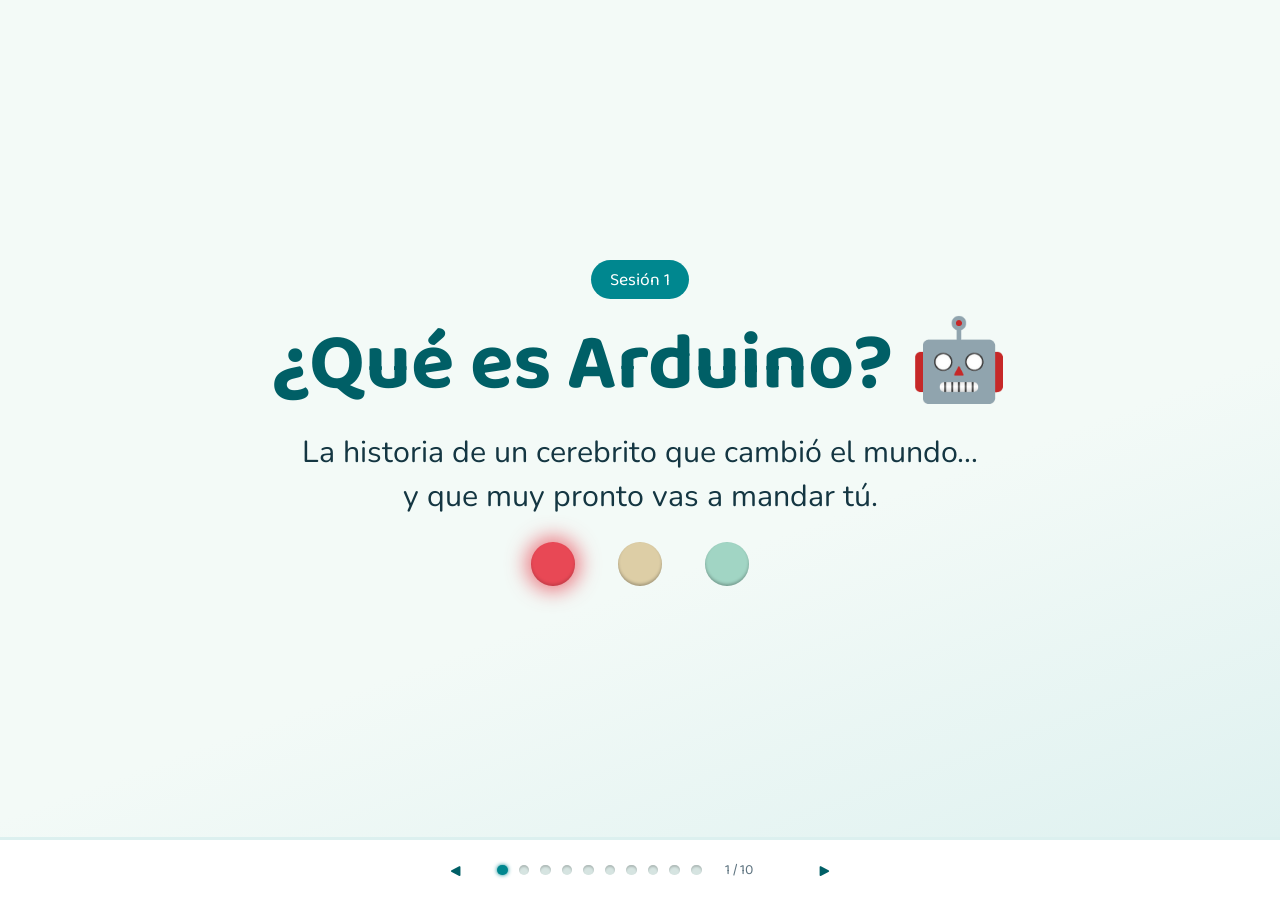
==== commit 92897998: "Sesión 1: foto del primer prototipo soldado a mano, comparación computador vs microcontrolador (Ardu" ====
--- a/slides/sesion-01.html
+++ b/slides/sesion-01.html
@@ -43,7 +43,7 @@
 <!-- 3 · Computador vs Arduino -->
 <section class="slide">
   <p class="eyebrow">Parientes cercanos</p>
-  <h2>Computador vs Arduino 🥊</h2>
+  <h2>Computador vs microcontrolador 🥊</h2>
   <div class="fila">
     <div class="tarjeta">
       <h3>💻 Computador</h3>
@@ -51,12 +51,17 @@
       <p class="nota">Tiene pantalla, teclado y cuesta caro.</p>
     </div>
     <div class="tarjeta">
-      <h3>🧠 Arduino</h3>
+      <h3>🧠 Microcontrolador</h3>
       <p>Un <strong>cerebrito con una misión</strong>: repite SU programa una y otra vez, sin cansarse jamás.</p>
-      <p class="nota">No tiene pantalla ni teclado… ¡tiene pines para sentir y actuar!</p>
-    </div>
-  </div>
-  <p class="grande">¿Quién gana? ¡Ninguno! Son un gran equipo:<br>el computador <strong>escribe las órdenes</strong> y el Arduino <strong>las cumple</strong>.</p>
+      <p class="nota">Es solo un chip negro chiquitito… ¡y no puede trabajar solo!</p>
+    </div>
+  </div>
+  <div class="reto" style="max-width:min(92vw,40em)">
+    <p class="grande">¿Y Arduino? Arduino es la <strong>placa de desarrollo</strong><button class="sm" data-sm="placa-dev">?</button>:
+    la <strong>nave espacial del cerebrito</strong> 🚀 — le da energía, enchufes
+    para los cables y conexión con el computador, para que usarlo sea facilísimo.</p>
+  </div>
+  <p class="grande">Son un gran equipo: el computador <strong>escribe las órdenes</strong><br>y el microcontrolador <strong>las cumple</strong> desde su placa.</p>
 </section>
 
 <!-- 4 · La receta de un robot -->
@@ -121,9 +126,9 @@
   <h2>La receta que regalaron al mundo 🎁</h2>
   <div class="fila-cuento">
     <figure class="figura">
-      <img src="../recursos/img/primer-arduino.jpg" alt="Arduino Diecimila, una de las primeras placas Arduino, con la leyenda Made in Italy">
-      <figcaption>Uno de los primeros Arduinos (2007): "Made in Italy" 🇮🇹
-        <span class="credito">Foto: Franky47 · CC BY-SA 3.0</span></figcaption>
+      <img src="../recursos/img/primer-arduino-proto.jpg" alt="El primer prototipo de Arduino: una placa amarilla soldada a mano con cables sueltos y un chip ATmega8">
+      <figcaption>El primer Arduino: ¡soldado a mano, con sus cables y todo! 🛠️
+        <span class="credito">Foto: Phillip Torrone · CC BY-SA 3.0</span></figcaption>
     </figure>
     <div class="texto">
       <p class="grande">Cuando un invento es un éxito, lo normal es guardar la receta
@@ -137,7 +142,42 @@
   </div>
 </section>
 
-<!-- 8 · Quiz -->
+<!-- 8 · La familia de placas -->
+<section class="slide">
+  <p class="eyebrow">Hoy, veinte años después…</p>
+  <h2>¡Toda una familia de placas! 👨‍👩‍👧‍👦</h2>
+  <p>Como los planos son libres, hay placas de <strong>todos los tamaños y superpoderes</strong>. Cada misión tiene su placa:</p>
+  <div class="placas">
+    <div class="placa-card">
+      <img src="../recursos/img/placa-nano.jpg" alt="Placa Arduino Nano, muy pequeña">
+      <h3>Nano 🤏</h3>
+      <p>Chiquitito: cabe en un dedo. Para inventos con poco espacio.</p>
+    </div>
+    <div class="placa-card">
+      <img src="../recursos/img/placa-mega.jpg" alt="Placa Arduino Mega, grande y con muchos pines">
+      <h3>Mega 💪</h3>
+      <p>Grandote y con un montón de pines: para robots con muchos cables.</p>
+    </div>
+    <div class="placa-card">
+      <img src="../recursos/img/placa-esp32.jpg" alt="Placa ESP32 con antena WiFi integrada" style="object-position: top">
+      <h3>ESP32 📶</h3>
+      <p>¡Tiene WiFi! Puede mandar datos por internet: clima, alarmas…</p>
+    </div>
+    <div class="placa-card">
+      <img src="../recursos/img/placa-lilypad.jpg" alt="Placa LilyPad Arduino, redonda, sostenida entre dos dedos">
+      <h3>LilyPad 👕</h3>
+      <p>Redondita y plana: ¡se cose en la ropa con hilo conductor!</p>
+    </div>
+    <div class="placa-card">
+      <img src="../recursos/img/placa-raspberry.jpg" alt="Placa Raspberry Pi 4">
+      <h3>Raspberry Pi 🖥️</h3>
+      <p>Tan poderosa que es un mini computador: se conecta hasta a la tele.</p>
+    </div>
+  </div>
+  <p class="nota">Nosotros usaremos el <strong>Arduino UNO</strong>: el favorito para aprender. 🏆</p>
+</section>
+
+<!-- 9 · Quiz -->
 <section class="slide">
   <p class="eyebrow">Duelo de cerebritos</p>
   <h2>¿Cuánto aprendiste? Toca para voltear</h2>
@@ -157,6 +197,10 @@
     <div class="quiz" tabindex="0"><div class="quiz-caras">
       <div class="quiz-cara quiz-frente">¿Tu lavadora tiene un microcontrolador?</div>
       <div class="quiz-cara quiz-atras">¡Sí! Controla el agua, los giros y los tiempos 🧺</div>
+    </div></div>
+    <div class="quiz" tabindex="0"><div class="quiz-caras">
+      <div class="quiz-cara quiz-frente">¿Arduino es un microcontrolador?</div>
+      <div class="quiz-cara quiz-atras">Es la placa: la nave 🚀 del microcontrolador (el chip negro)</div>
     </div></div>
   </div>
 </section>
@@ -193,6 +237,31 @@
   .obj.si { border-color: var(--verde); background: #EDFBF4; }
   .obj.no { border-color: var(--gris); opacity: .65; }
   .cuento p { max-width: 22em; }
+
+  /* galería de la familia de placas */
+  .placas {
+    display: grid;
+    grid-template-columns: repeat(auto-fit, minmax(9.5em, 1fr));
+    gap: .8em;
+    width: min(94vw, 62em);
+  }
+  .placa-card {
+    background: var(--blanco);
+    border: 3px solid var(--teal-suave);
+    border-radius: 14px;
+    padding: .5em;
+    display: flex;
+    flex-direction: column;
+    gap: .25em;
+  }
+  .placa-card img {
+    width: 100%;
+    height: 16vh;
+    object-fit: cover;
+    border-radius: 8px;
+  }
+  .placa-card h3 { font-family: var(--f-titulo); color: var(--teal-osc); font-size: 1.05rem; }
+  .placa-card p { font-size: .85rem; line-height: 1.3; }
 </style>
 
 <script src="assets/slides.js"></script>
@@ -229,6 +298,10 @@
       t: "Microcontrolador",
       d: "<p>Es un <strong>computador completo del tamaño de una uña</strong> 💅: tiene cerebro, memoria y manitos (los pines), todo en un solo chip negro. No puede jugar videojuegos, pero es campeón en <strong>repetir una tarea sin equivocarse jamás</strong>. El del Arduino se llama <em>ATmega328</em>.</p>"
     },
+    "placa-dev": {
+      t: "Placa de desarrollo",
+      d: "<p>El microcontrolador solito es un chip con patitas: difícil de conectar y fácil de romper. La <strong>placa de desarrollo</strong> es su <strong>nave equipada</strong> 🚀: le agrega el enchufe USB, la energía, luces de aviso y pines cómodos donde conectar cables sin soldar nada. Arduino UNO = chip ATmega328 + su nave.</p>"
+    },
     abierto: {
       t: "Hardware abierto (open source)",
       d: "<p>Es como una <strong>receta de cocina publicada</strong> 📖: cualquiera puede leerla, cocinarla en su casa y hasta inventarle mejoras, con una sola regla de oro: <strong>compartir también sus mejoras</strong>. Así, en vez de una empresa mejorando la placa, ¡hay millones de personas haciéndolo juntas!</p>"
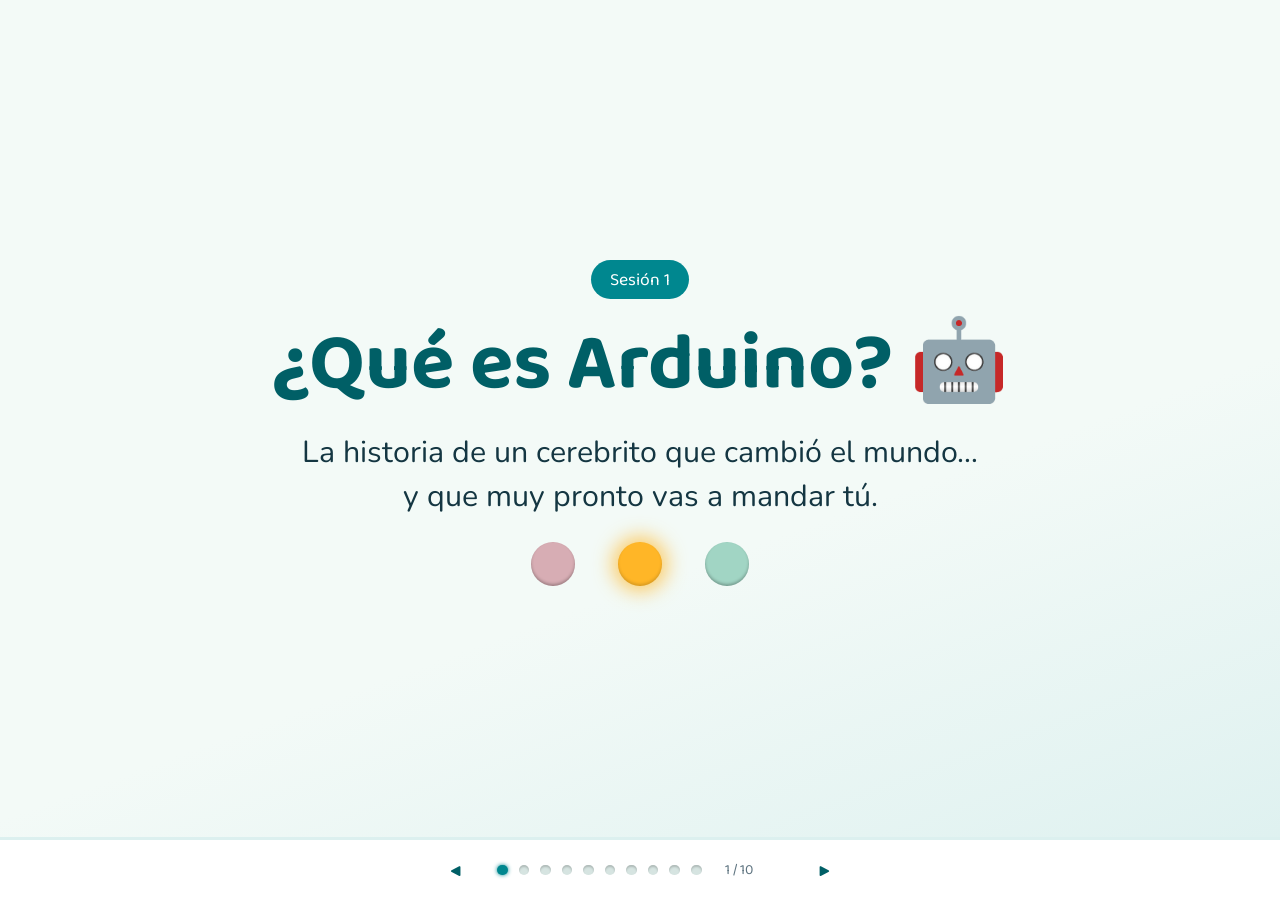
==== commit 8fe62b70: "Familia de placas con UNO y fotos mejoradas, primer Arduino serial con prototipo en popup, y sesión " ====
--- a/slides/sesion-01.html
+++ b/slides/sesion-01.html
@@ -60,8 +60,8 @@
     <p class="grande">¿Y Arduino? Arduino es la <strong>placa de desarrollo</strong><button class="sm" data-sm="placa-dev">?</button>:
     la <strong>nave espacial del cerebrito</strong> 🚀 — le da energía, enchufes
     para los cables y conexión con el computador, para que usarlo sea facilísimo.</p>
-  </div>
-  <p class="grande">Son un gran equipo: el computador <strong>escribe las órdenes</strong><br>y el microcontrolador <strong>las cumple</strong> desde su placa.</p>
+    <p style="margin-top:.5em">Y son un gran equipo: el computador <strong>escribe las órdenes</strong>, el microcontrolador <strong>las cumple</strong> desde su placa.</p>
+  </div>
 </section>
 
 <!-- 4 · La receta de un robot -->
@@ -126,9 +126,9 @@
   <h2>La receta que regalaron al mundo 🎁</h2>
   <div class="fila-cuento">
     <figure class="figura">
-      <img src="../recursos/img/primer-arduino-proto.jpg" alt="El primer prototipo de Arduino: una placa amarilla soldada a mano con cables sueltos y un chip ATmega8">
-      <figcaption>El primer Arduino: ¡soldado a mano, con sus cables y todo! 🛠️
-        <span class="credito">Foto: Phillip Torrone · CC BY-SA 3.0</span></figcaption>
+      <img src="../recursos/img/arduino-serial.jpg" alt="El primer Arduino a la venta: placa azul con conector serial, sostenida en una mano">
+      <figcaption>El primer Arduino a la venta (2005): ¡cabía en una mano! 📸
+        <span class="credito">Foto: arduino.cc · CC BY-SA</span></figcaption>
     </figure>
     <div class="texto">
       <p class="grande">Cuando un invento es un éxito, lo normal es guardar la receta
@@ -138,6 +138,7 @@
       <p class="grande">A eso se le llama <strong>hardware abierto</strong><button class="sm" data-sm="abierto">?</button>.
       Por eso hoy hay <strong>millones</strong> de Arduinos en el mundo…
       ¡y por eso el tuyo cuesta poquito! 🌍</p>
+      <button class="sm-grande" data-sm="proto">¿Saber más? El prototipo hecho a mano 🛠️</button>
     </div>
   </div>
 </section>
@@ -149,9 +150,14 @@
   <p>Como los planos son libres, hay placas de <strong>todos los tamaños y superpoderes</strong>. Cada misión tiene su placa:</p>
   <div class="placas">
     <div class="placa-card">
-      <img src="../recursos/img/placa-nano.jpg" alt="Placa Arduino Nano, muy pequeña">
+      <img src="../recursos/img/arduino-uno.jpg" alt="Placa Arduino UNO">
+      <h3>UNO 🏆</h3>
+      <p>El favorito para aprender: ni muy grande ni muy chico. ¡El nuestro!</p>
+    </div>
+    <div class="placa-card">
+      <img src="../recursos/img/placa-nano.jpg" alt="Placa Arduino Nano completa, pequeña y con sus patitas de conexión">
       <h3>Nano 🤏</h3>
-      <p>Chiquitito: cabe en un dedo. Para inventos con poco espacio.</p>
+      <p>¡Mide 4,5 cm! Cabe en un dedo: para inventos con poquito espacio.</p>
     </div>
     <div class="placa-card">
       <img src="../recursos/img/placa-mega.jpg" alt="Placa Arduino Mega, grande y con muchos pines">
@@ -159,7 +165,7 @@
       <p>Grandote y con un montón de pines: para robots con muchos cables.</p>
     </div>
     <div class="placa-card">
-      <img src="../recursos/img/placa-esp32.jpg" alt="Placa ESP32 con antena WiFi integrada" style="object-position: top">
+      <img src="../recursos/img/placa-esp32.jpg" alt="Placa ESP32 negra con su módulo WiFi metálico">
       <h3>ESP32 📶</h3>
       <p>¡Tiene WiFi! Puede mandar datos por internet: clima, alarmas…</p>
     </div>
@@ -168,13 +174,8 @@
       <h3>LilyPad 👕</h3>
       <p>Redondita y plana: ¡se cose en la ropa con hilo conductor!</p>
     </div>
-    <div class="placa-card">
-      <img src="../recursos/img/placa-raspberry.jpg" alt="Placa Raspberry Pi 4">
-      <h3>Raspberry Pi 🖥️</h3>
-      <p>Tan poderosa que es un mini computador: se conecta hasta a la tele.</p>
-    </div>
-  </div>
-  <p class="nota">Nosotros usaremos el <strong>Arduino UNO</strong>: el favorito para aprender. 🏆</p>
+  </div>
+  <p class="nota">Distintas placas para distintas misiones… y todas se programan igual que tu UNO. 😉</p>
 </section>
 
 <!-- 9 · Quiz -->
@@ -298,6 +299,10 @@
       t: "Microcontrolador",
       d: "<p>Es un <strong>computador completo del tamaño de una uña</strong> 💅: tiene cerebro, memoria y manitos (los pines), todo en un solo chip negro. No puede jugar videojuegos, pero es campeón en <strong>repetir una tarea sin equivocarse jamás</strong>. El del Arduino se llama <em>ATmega328</em>.</p>"
     },
+    proto: {
+      t: "El primer prototipo (2005)",
+      d: "<p>Antes de la placa azul, los profesores probaron su idea <strong>soldando todo a mano</strong>: un chip, cables de colores y mucha paciencia. Así de rústicos empiezan los grandes inventos. 🛠️</p><img src='../recursos/img/primer-arduino-proto.jpg' alt='Prototipo del primer Arduino soldado a mano'><p class='nota' style='font-size:.75em'>Foto: Phillip Torrone · CC BY-SA 3.0</p>"
+    },
     "placa-dev": {
       t: "Placa de desarrollo",
       d: "<p>El microcontrolador solito es un chip con patitas: difícil de conectar y fácil de romper. La <strong>placa de desarrollo</strong> es su <strong>nave equipada</strong> 🚀: le agrega el enchufe USB, la energía, luces de aviso y pines cómodos donde conectar cables sin soldar nada. Arduino UNO = chip ATmega328 + su nave.</p>"
--- a/slides/assets/slides.css
+++ b/slides/assets/slides.css
@@ -369,7 +369,7 @@
   border: 4px solid var(--ambar);
   border-radius: 20px;
   padding: 1.4em 1.6em;
-  max-width: min(88vw, 34em);
+  max-width: min(92vw, 42em);
   background: var(--blanco);
   color: var(--tinta);
   font-family: var(--f-cuerpo);
@@ -384,6 +384,16 @@
   margin-bottom: .4em;
 }
 dialog.saber-mas p { line-height: 1.5; }
+dialog.saber-mas img {
+  width: 100%;
+  height: auto;
+  max-height: 55vh;
+  object-fit: contain;
+  border-radius: 10px;
+  border: 2px solid var(--teal-suave);
+  margin: .6em 0 .2em;
+  background: #fff;
+}
 dialog.saber-mas .cerrar {
   margin-top: 1em;
   font-family: var(--f-titulo);
